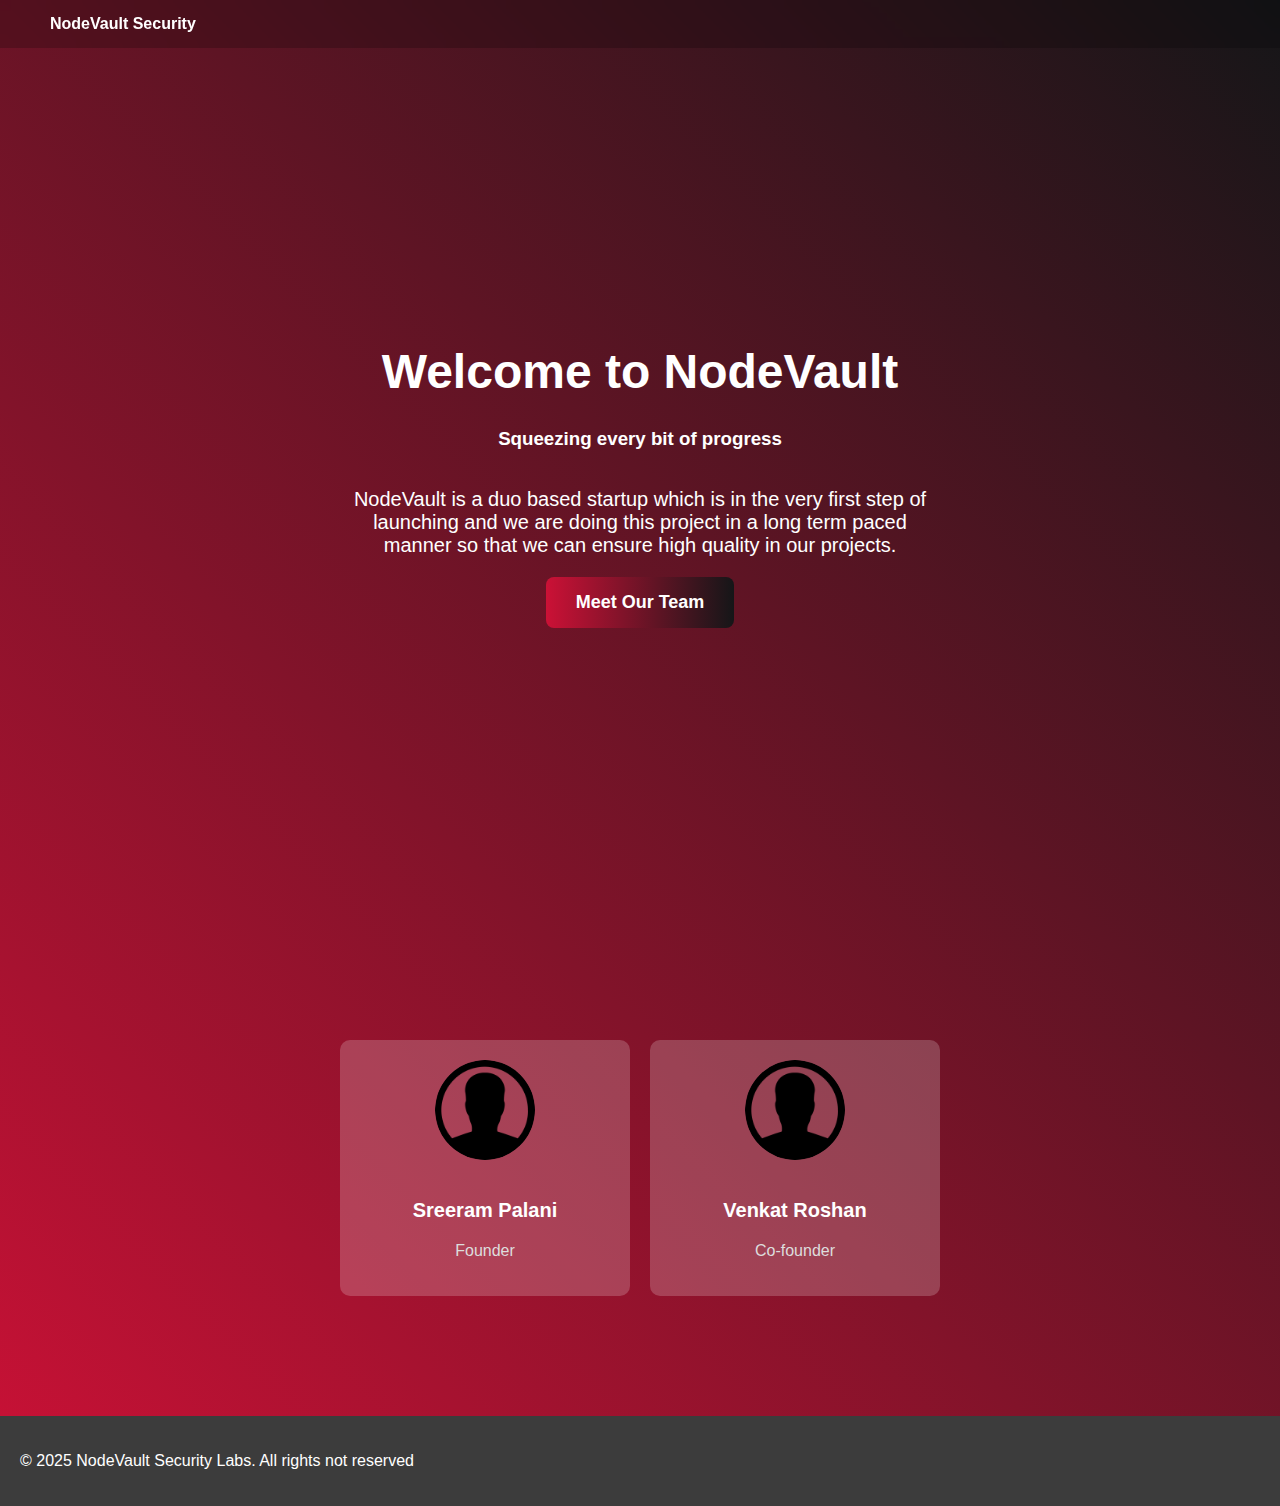
==== index.html @ 0b7a0d9c "Update and rename Landing page.html to index.html" ====
<!DOCTYPE html>
<html lang="en">
<head>
    <meta charset="UTF-8">
    <meta name="viewport" content="width=device-width, initial-scale=1.0">
    <title>About Us</title>
    <link rel="stylesheet" href="styles.css">
</head>
<body>

    <nav class="navbar">
        <div><strong>NodeVault Security</strong></div>
    </nav>


    <section class="hero">
        <h1>Welcome to NodeVault</h1>
        <h3>Squeezing every bit of progress</h3>
        <p>
            NodeVault is a duo based startup which is in the very first step of launching and we are doing this project 
            in a long term paced manner so that we can ensure high quality in our projects.
        </p>
        <button class="button" id="meetTeamBtn">Meet Our Team</button>
    </section>

    <section id="team" class="team">
        <div class="card" onclick="showDescription('sp')">
            <img src="contact_2.png">
            <h3>Sreeram Palani</h3>
            <p>Founder</p>
        </div>
        <div class="card" onclick="showDescription('vr')">
            <img src="contact_2.png" alt="Anonymous Avatar">
            <h3>Venkat Roshan</h3>
            <p>Co-founder</p>
        </div>
    </section>

    <section id="sp" class="description">
        <h2>From the Founder</h2>
        <p>TO BE MENTIONED</p>
    </section>

    <section id="vr" class="description">
        <h2>Voice of Co-founder</h2>
        <p>TO BE MENTIONED</p>
        <p></p>
    </section>

    <footer>
        <p>&copy; 2025 NodeVault Security Labs. All rights not reserved</p>
    </footer>


    <script src="response.js"></script>
</body>
</html>
---- styles.css ----
/* General Styles */
body {
    margin: 0;
    padding: 0;
    font-family: 'Poppins', sans-serif;
    background: linear-gradient(45deg, #cb1136, #151618);
    color: white;
    scroll-behavior: smooth;
}

/* Navbar */
.navbar {
    display: flex;
    justify-content: space-between;
    align-items: center;
    padding: 15px 50px;
    background: rgba(0, 0, 0, 0.2);
    position: fixed;
    width: 100%;
    top: 0;
    left: 0;
    backdrop-filter: blur(5px);
}


/* Hero Section */
.hero {
    height: 100vh;
    display: flex;
    flex-direction: column;
    justify-content: center;
    align-items: center;
    text-align: center;
    padding: 20px;
}

.hero h1 {
    font-size: 48px;
    font-weight: bold;
    margin-bottom: 10px;
}

.hero p {
    font-size: 20px;
    max-width: 600px;
    margin-bottom: 20px;
}

/* Responsive Button */
.button {
    display: inline-block;
    padding: 15px 30px;
    font-size: 18px;
    font-weight: bold;
    color: white;
    background: linear-gradient(90deg, #cb1136, #151618);
    border: none;
    border-radius: 8px;
    cursor: pointer;
    transition: transform 0.3s ease, background 0.3s ease;
    text-decoration: none;
}

.button:hover {
    transform: scale(1.1);
    background: linear-gradient(90deg ,#151618 ,#cb1136);
}

/* Team Section */
.team {
    display: flex;
    justify-content: center;
    gap: 20px;
    padding: 100px 50px;
    text-align: center;
}

.card {
    background: rgba(255, 255, 255, 0.2);
    padding: 20px;
    border-radius: 10px;
    text-align: center;
    transition: transform 0.3s ease, background 0.3s ease;
    width: 250px;
    cursor: pointer;
}

.card img {
    width: 100px;
    border-radius: 50%;
    margin-bottom: 15px;
}

.card h3 {
    font-size: 20px;
}

.card p {
    font-size: 16px;
    color: #ddd;
}

.card:hover {
    transform: translateY(-10px);
    background: rgba(255, 255, 255, 0.3);
}

/* Member Description Section */
.description {
    display: none;
    padding: 50px;
    text-align: center;
    background: rgba(255, 255, 255, 0.1);
    margin-top: 20px;
    border-radius: 10px;
}

/* Responsive */
@media (max-width: 768px) {
    .hero h1 {
        font-size: 36px;
    }
    
    .hero p {
        font-size: 18px;
    }

    .team {
        flex-direction: column;
        align-items: center;
    }
}

footer {
    background: #3c3c3c;
    color: white;
    padding: 20px;
    margin-top: 20px;
}
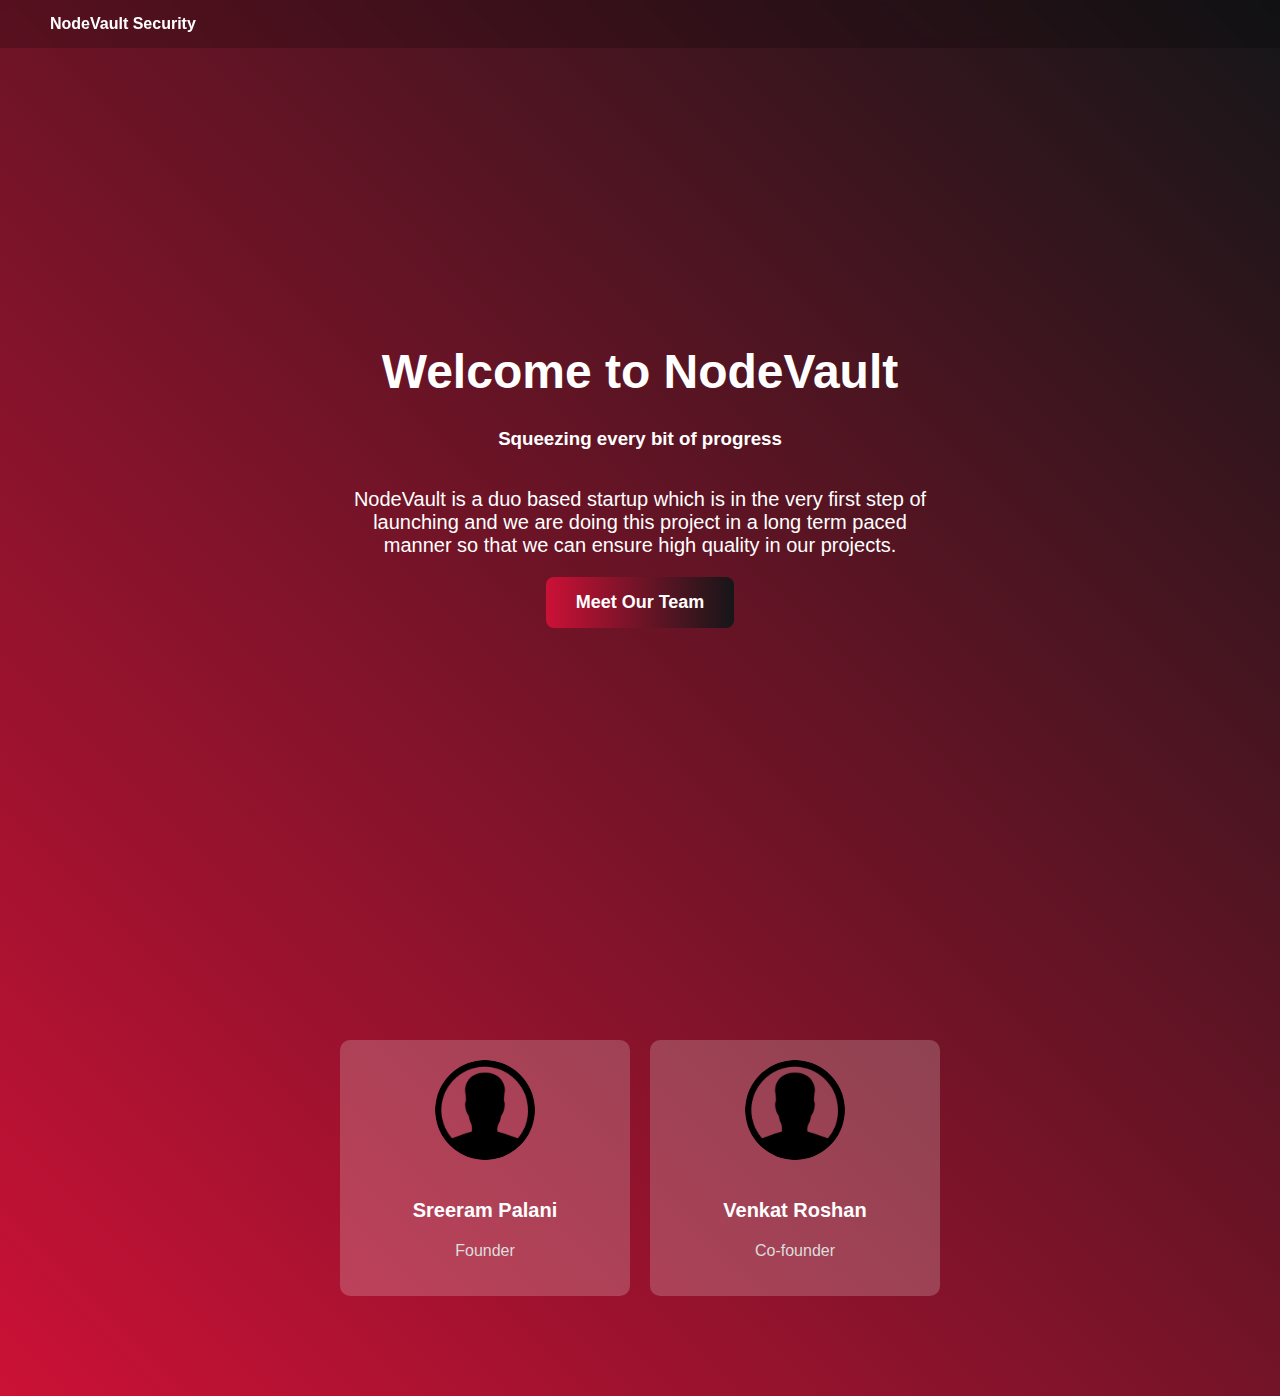
==== commit 882f1cbb: "Update index.html" ====
--- a/index.html
+++ b/index.html
@@ -47,10 +47,6 @@
         <p></p>
     </section>
 
-    <footer>
-        <p>&copy; 2025 NodeVault Security Labs. All rights not reserved</p>
-    </footer>
-
 
     <script src="response.js"></script>
 </body>
